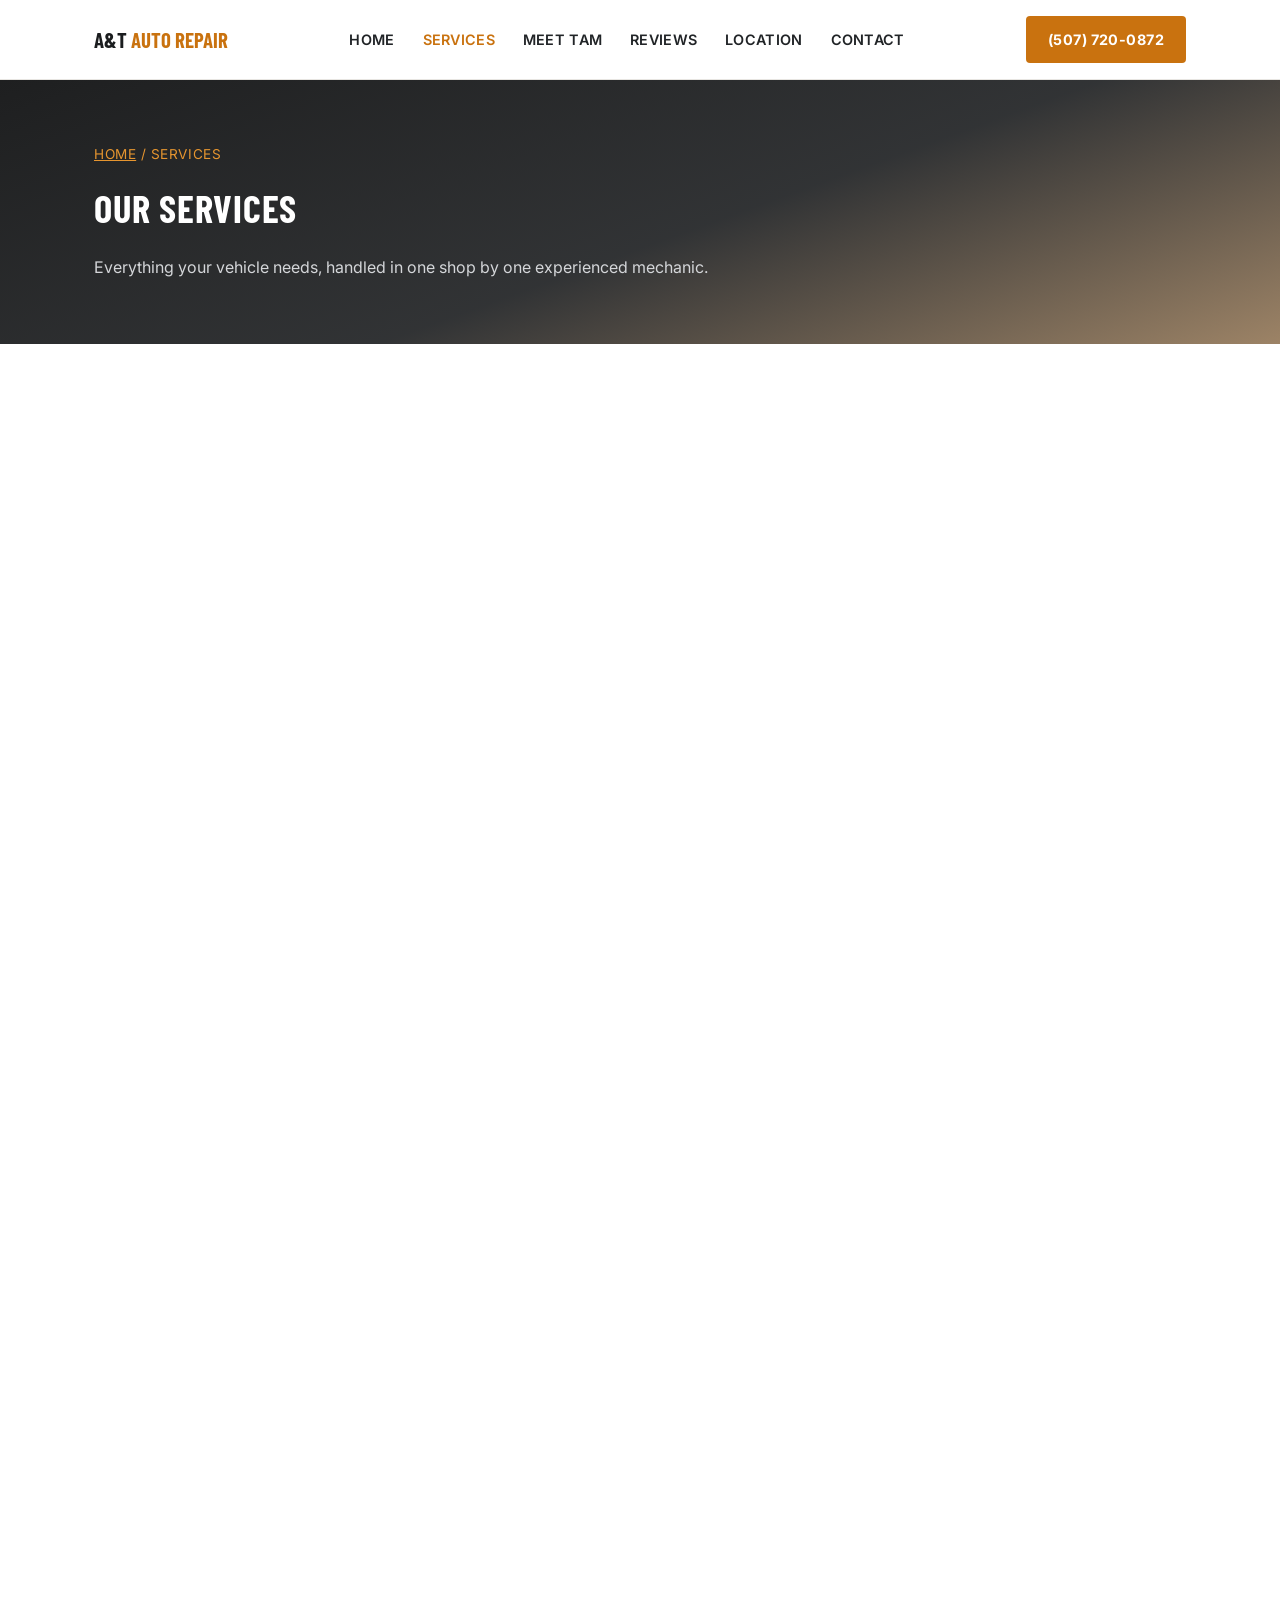
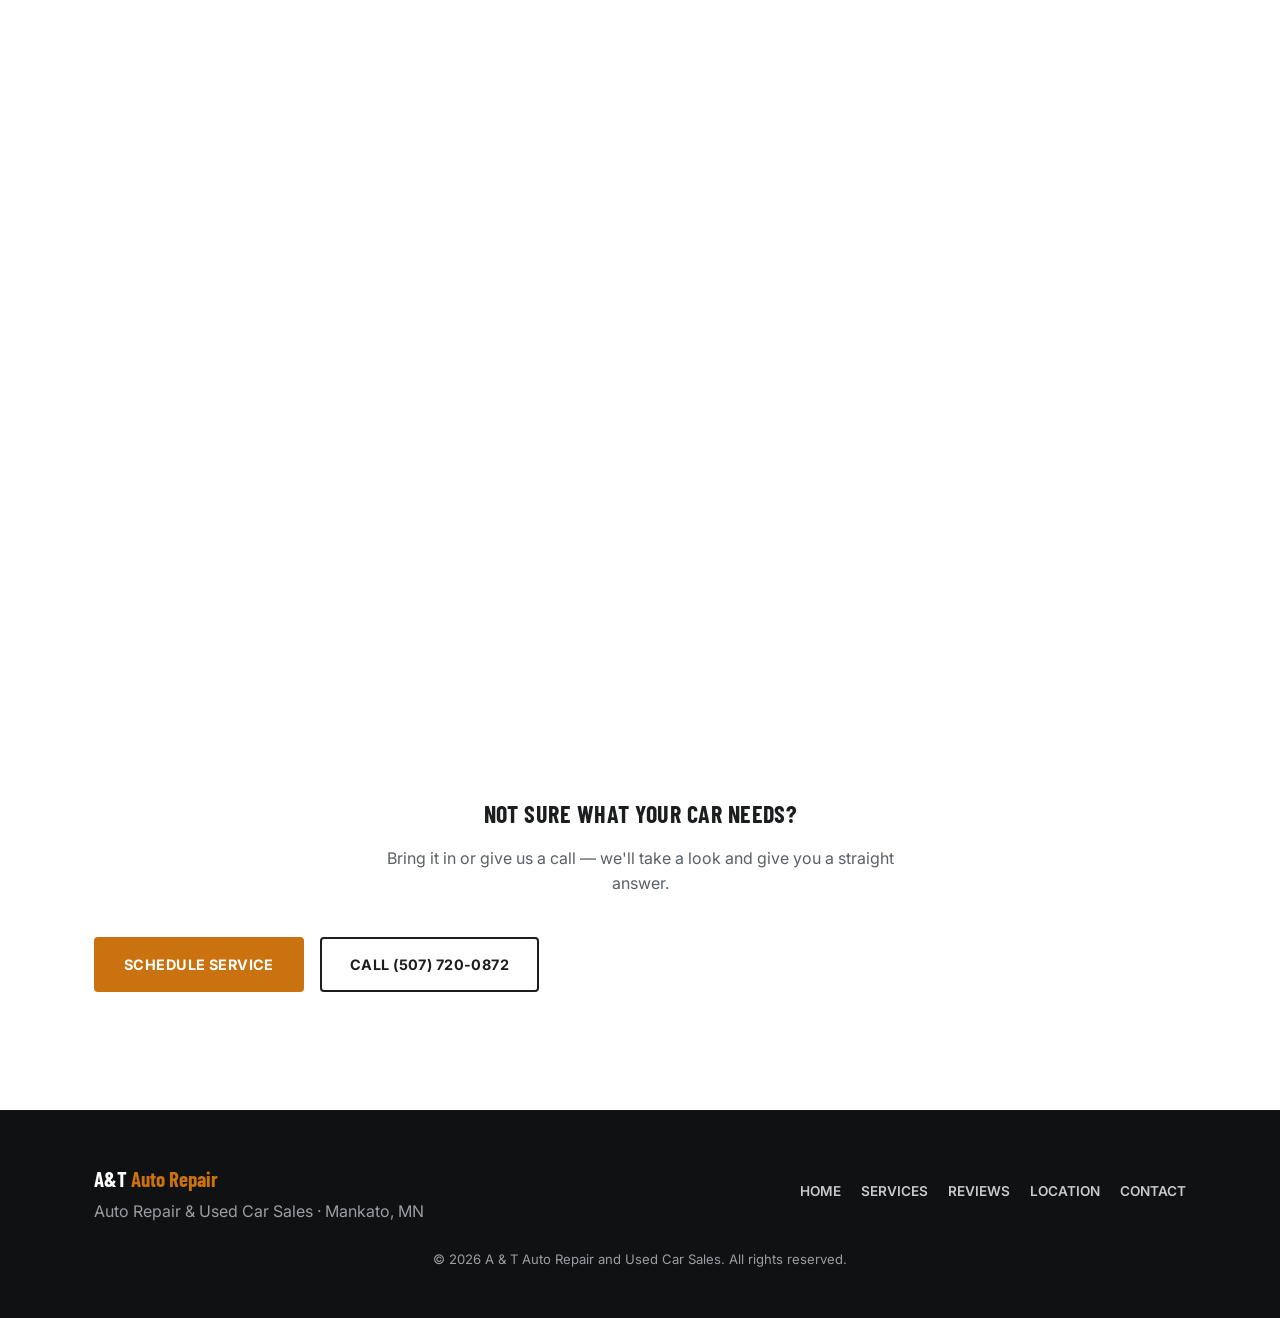
==== services.html @ a2c0e628 "Add location section and dedicated Services/Reviews pages Add a homepage location section with an em" ====
<!DOCTYPE html>
<html lang="en">
<head>
<meta charset="UTF-8">
<meta name="viewport" content="width=device-width, initial-scale=1.0">
<title>Services | A &amp; T Auto Repair &amp; Used Car Sales</title>
<meta name="description" content="Full auto repair service list from A & T Auto Repair in Mankato, MN — brakes, diagnostics, oil changes, A/C, engine repair, general maintenance, and used vehicle sales.">
<link rel="preconnect" href="https://fonts.googleapis.com">
<link href="https://fonts.googleapis.com/css2?family=Barlow+Condensed:wght@500;600;700;800&family=Inter:wght@400;500;600;700&display=swap" rel="stylesheet">
<link rel="stylesheet" href="style.css">
</head>
<body>

<div class="scroll-progress" id="scroll-progress"></div>

<header class="site-header">
  <div class="container header-inner">
    <a href="index.html" class="logo">A&amp;T <span>Auto Repair</span></a>
    <nav class="main-nav" id="main-nav">
      <a href="index.html">Home</a>
      <a href="services.html" class="active">Services</a>
      <a href="index.html#about">Meet Tam</a>
      <a href="reviews.html">Reviews</a>
      <a href="index.html#location">Location</a>
      <a href="index.html#contact">Contact</a>
    </nav>
    <a href="tel:+15077200872" class="btn btn-primary header-cta">(507) 720-0872</a>
    <button class="nav-toggle" id="nav-toggle" aria-label="Toggle navigation">
      <span></span><span></span><span></span>
    </button>
  </div>
</header>

<section class="page-hero">
  <div class="container">
    <p class="breadcrumb"><a href="index.html">Home</a> / Services</p>
    <h1>Our Services</h1>
    <p class="page-hero-sub">Everything your vehicle needs, handled in one shop by one experienced mechanic.</p>
  </div>
</section>

<section class="section">
  <div class="container">

    <div class="service-category reveal">
      <h2>Maintenance &amp; Diagnostics</h2>
      <p class="section-sub">Routine care and honest diagnosis to keep small problems from becoming big ones.</p>
      <div class="services-grid">
        <div class="service-card">
          <div class="service-icon">
            <svg viewBox="0 0 48 48" fill="none" xmlns="http://www.w3.org/2000/svg"><path d="M18 6H26L25 12H19L18 6Z" stroke="currentColor" stroke-width="3" stroke-linejoin="round"/><path d="M22 12V18" stroke="currentColor" stroke-width="3"/><path d="M10 18H34C34 30 30 40 22 40C14 40 10 30 10 18Z" stroke="currentColor" stroke-width="3" stroke-linejoin="round"/></svg>
          </div>
          <h3>Oil Change</h3>
          <p>Quick, affordable oil changes — usually in and out in about 15 minutes, no appointment needed.</p>
        </div>
        <div class="service-card">
          <div class="service-icon">
            <svg viewBox="0 0 48 48" fill="none" xmlns="http://www.w3.org/2000/svg"><rect x="8" y="14" width="26" height="20" rx="2" stroke="currentColor" stroke-width="3"/><path d="M34 20H40L42 24V30H34" stroke="currentColor" stroke-width="3" stroke-linejoin="round"/><path d="M14 34V37M28 34V37" stroke="currentColor" stroke-width="3" stroke-linecap="round"/><path d="M14 22L18 26L24 19" stroke="currentColor" stroke-width="3" stroke-linecap="round" stroke-linejoin="round"/></svg>
          </div>
          <h3>Auto Engine Diagnostic</h3>
          <p>Check-engine light on, or something just sounds off? We'll pinpoint the actual issue before recommending any repair.</p>
        </div>
        <div class="service-card">
          <div class="service-icon">
            <svg viewBox="0 0 48 48" fill="none" xmlns="http://www.w3.org/2000/svg"><path d="M8 26L11 15H37L40 26" stroke="currentColor" stroke-width="3" stroke-linejoin="round"/><rect x="8" y="26" width="32" height="10" rx="2" stroke="currentColor" stroke-width="3"/><circle cx="15" cy="36" r="3" stroke="currentColor" stroke-width="3"/><circle cx="33" cy="36" r="3" stroke="currentColor" stroke-width="3"/></svg>
          </div>
          <h3>General Repairs &amp; Maintenance</h3>
          <p>Belts, alternators, water pumps, suspension work, and everyday maintenance — all handled in-house.</p>
        </div>
      </div>
    </div>

    <div class="service-category reveal">
      <h2>Brakes &amp; Safety</h2>
      <p class="section-sub">Keep your vehicle stopping safely, at a price that won't stop you in your tracks.</p>
      <div class="services-grid">
        <div class="service-card">
          <div class="service-icon">
            <svg viewBox="0 0 48 48" fill="none" xmlns="http://www.w3.org/2000/svg"><circle cx="24" cy="24" r="16" stroke="currentColor" stroke-width="3"/><circle cx="24" cy="24" r="5" stroke="currentColor" stroke-width="3"/><path d="M24 8V13M24 35V40M8 24H13M35 24H40M13 13L16.5 16.5M31.5 31.5L35 35M35 13L31.5 16.5M16.5 31.5L13 35" stroke="currentColor" stroke-width="3" stroke-linecap="round"/></svg>
          </div>
          <h3>Brakes</h3>
          <p>Pads, rotors, and brake line service and replacement — routinely quoted below other shops in town.</p>
        </div>
      </div>
    </div>

    <div class="service-category reveal">
      <h2>Comfort Systems</h2>
      <p class="section-sub">Stay comfortable in every Minnesota season.</p>
      <div class="services-grid">
        <div class="service-card">
          <div class="service-icon">
            <svg viewBox="0 0 48 48" fill="none" xmlns="http://www.w3.org/2000/svg"><path d="M24 6C24 6 14 16 14 25C14 30.5 18.5 35 24 35C29.5 35 34 30.5 34 25C34 16 24 6 24 6Z" stroke="currentColor" stroke-width="3" stroke-linejoin="round"/><path d="M18 40H30M24 35V40" stroke="currentColor" stroke-width="3" stroke-linecap="round"/></svg>
          </div>
          <h3>A/C Installation &amp; Repair</h3>
          <p>Diagnosis, repair, and recharge to keep your A/C reliable through the summer heat.</p>
        </div>
      </div>
    </div>

    <div class="service-category reveal">
      <h2>Engine Services</h2>
      <p class="section-sub">From routine parts to bigger jobs, done right the first time.</p>
      <div class="services-grid">
        <div class="service-card">
          <div class="service-icon">
            <svg viewBox="0 0 48 48" fill="none" xmlns="http://www.w3.org/2000/svg"><path d="M10 30L14 18H28L34 24H38V30H34" stroke="currentColor" stroke-width="3" stroke-linejoin="round"/><path d="M10 30H14" stroke="currentColor" stroke-width="3"/><circle cx="18" cy="32" r="4" stroke="currentColor" stroke-width="3"/><circle cx="32" cy="32" r="4" stroke="currentColor" stroke-width="3"/></svg>
          </div>
          <h3>Engine Repair</h3>
          <p>Timing belts, water pumps, fuel pumps, and full engine work from an experienced, honest mechanic.</p>
        </div>
      </div>
    </div>

  </div>
</section>

<section class="section section-alt reveal">
  <div class="container used-cars-inner">
    <p class="eyebrow center">Also On the Lot</p>
    <h2 class="center">Used Vehicle &amp; Tire Sales</h2>
    <p class="section-sub center">Beyond repair work, A&amp;T also sells quality used cars, trucks, SUVs, and vans — plus used tires and rims — all backed by the same shop that services them.</p>
    <div class="center">
      <a href="index.html#contact" class="btn btn-outline">Ask About Current Inventory</a>
    </div>
  </div>
</section>

<section class="section cta-section">
  <div class="container center">
    <h2>Not Sure What Your Car Needs?</h2>
    <p class="section-sub center">Bring it in or give us a call — we'll take a look and give you a straight answer.</p>
    <div class="hero-actions center">
      <a href="index.html#contact" class="btn btn-primary">Schedule Service</a>
      <a href="tel:+15077200872" class="btn btn-outline">Call (507) 720-0872</a>
    </div>
  </div>
</section>

<footer class="site-footer">
  <div class="container footer-inner">
    <div>
      <p class="logo">A&amp;T <span>Auto Repair</span></p>
      <p>Auto Repair &amp; Used Car Sales &middot; Mankato, MN</p>
    </div>
    <div class="footer-links">
      <a href="index.html">Home</a>
      <a href="services.html">Services</a>
      <a href="reviews.html">Reviews</a>
      <a href="index.html#location">Location</a>
      <a href="index.html#contact">Contact</a>
    </div>
    <p class="footer-copy">&copy; <span id="year"></span> A &amp; T Auto Repair and Used Car Sales. All rights reserved.</p>
  </div>
</footer>

<script src="script.js"></script>
</body>
</html>
---- style.css ----
:root {
  --charcoal: #1b1d1f;
  --charcoal-dark: #101112;
  --amber: #c9720f;
  --amber-light: #e6952f;
  --gray-bg: #f3f2ef;
  --text: #212427;
  --text-light: #5a6067;
  --white: #ffffff;
  --radius: 10px;
  --shadow: 0 10px 30px rgba(16, 17, 18, 0.09);
}

* { box-sizing: border-box; }

html { scroll-behavior: smooth; }

body {
  margin: 0;
  font-family: 'Inter', system-ui, sans-serif;
  color: var(--text);
  line-height: 1.6;
  background: var(--white);
  overflow-x: hidden;
  animation: page-fade-in 0.35s ease;
}

@keyframes page-fade-in {
  from { opacity: 0; }
  to { opacity: 1; }
}

h1, h2, h3 {
  font-family: 'Barlow Condensed', sans-serif;
  text-transform: uppercase;
  letter-spacing: 0.02em;
  margin: 0 0 0.5em;
  color: var(--charcoal);
}

p { margin: 0 0 1em; color: var(--text-light); }

a { text-decoration: none; color: inherit; }

.container {
  max-width: 1140px;
  margin: 0 auto;
  padding: 0 24px;
}

.center { text-align: center; }

.eyebrow {
  color: var(--amber);
  font-weight: 700;
  letter-spacing: 0.12em;
  text-transform: uppercase;
  font-size: 0.82rem;
  margin-bottom: 0.6em;
}
.eyebrow.center { text-align: center; }

.section { padding: 90px 0; }
.section-alt { background: var(--gray-bg); }
.section-sub { max-width: 560px; margin: 0 auto 2.5em; }

/* Scroll progress bar */
.scroll-progress {
  position: fixed;
  top: 0;
  left: 0;
  height: 3px;
  width: 0%;
  background: var(--amber);
  z-index: 200;
  transition: width 0.1s linear;
}

/* Scroll reveal */
.reveal {
  opacity: 0;
  transform: translateY(28px);
  transition: opacity 0.7s ease, transform 0.7s ease;
}
.reveal.is-visible {
  opacity: 1;
  transform: translateY(0);
}

/* Buttons */
.btn {
  display: inline-block;
  padding: 14px 28px;
  border-radius: 4px;
  font-weight: 700;
  font-size: 0.9rem;
  letter-spacing: 0.03em;
  text-transform: uppercase;
  transition: all 0.2s ease;
  cursor: pointer;
  border: 2px solid transparent;
}
.btn-primary {
  background: var(--amber);
  color: var(--white);
}
.btn-primary:hover { background: var(--amber-light); transform: translateY(-2px); }
.btn-outline {
  border-color: var(--charcoal);
  color: var(--charcoal);
  background: transparent;
}
.btn-outline:hover { background: var(--charcoal); color: var(--white); }
.btn-block { display: block; width: 100%; text-align: center; border: none; }

/* Header */
.site-header {
  position: sticky;
  top: 0;
  z-index: 100;
  background: rgba(255, 255, 255, 0.94);
  backdrop-filter: blur(8px);
  border-bottom: 1px solid #e7e5e1;
}
.header-inner {
  display: flex;
  align-items: center;
  justify-content: space-between;
  gap: 24px;
  padding: 16px 24px;
}
.logo {
  font-family: 'Barlow Condensed', sans-serif;
  text-transform: uppercase;
  font-weight: 700;
  font-size: 1.3rem;
  color: var(--charcoal);
  white-space: nowrap;
}
.logo span { color: var(--amber); }

.main-nav {
  display: flex;
  gap: 28px;
  flex: 1;
  justify-content: center;
}
.main-nav a {
  font-weight: 600;
  color: var(--text);
  font-size: 0.9rem;
  text-transform: uppercase;
  letter-spacing: 0.02em;
}
.main-nav a:hover { color: var(--amber); }
.main-nav a.active { color: var(--amber); }

.header-cta { white-space: nowrap; padding: 10px 20px; }

.nav-toggle {
  display: none;
  flex-direction: column;
  gap: 5px;
  background: none;
  border: none;
  cursor: pointer;
  padding: 8px;
}
.nav-toggle span {
  width: 24px;
  height: 2px;
  background: var(--charcoal);
  display: block;
}

/* Hero */
.hero {
  position: relative;
  padding: 130px 0 100px;
  color: var(--white);
  overflow: hidden;
  background: var(--charcoal);
}
.hero-bg {
  position: absolute;
  inset: -10% 0 0 0;
  background:
    linear-gradient(160deg, rgba(16,17,18,0.94) 0%, rgba(27,29,31,0.9) 55%, rgba(201,114,15,0.5) 130%),
    repeating-linear-gradient(135deg, rgba(255,255,255,0.035) 0px, rgba(255,255,255,0.035) 2px, transparent 2px, transparent 22px);
  will-change: transform;
}
.hero-inner { position: relative; z-index: 1; max-width: 720px; }
.hero-text h1 {
  color: var(--white);
  font-size: 3rem;
  font-weight: 700;
  line-height: 1.1;
}
.hero-text .eyebrow { color: var(--amber-light); }
.hero-sub { color: #d4d6d9; font-size: 1.08rem; max-width: 560px; }
.hero-actions { display: flex; gap: 16px; margin: 28px 0; flex-wrap: wrap; }
.hero .btn-outline { border-color: rgba(255,255,255,0.55); color: var(--white); }
.hero .btn-outline:hover { background: var(--white); color: var(--charcoal); border-color: var(--white); }
.hero-rating { display: flex; align-items: center; gap: 8px; color: #dfe1e4; }
.hero-rating strong { color: var(--white); }
.stars { color: var(--amber-light); letter-spacing: 2px; }
.stars.big { font-size: 2rem; }
.stars.small { font-size: 0.9rem; }

.scroll-cue {
  position: absolute;
  bottom: 28px;
  left: 50%;
  transform: translateX(-50%);
  z-index: 1;
}
.scroll-cue span {
  display: block;
  width: 22px;
  height: 36px;
  border: 2px solid rgba(255,255,255,0.5);
  border-radius: 20px;
  position: relative;
}
.scroll-cue span::before {
  content: '';
  position: absolute;
  top: 6px;
  left: 50%;
  transform: translateX(-50%);
  width: 4px;
  height: 8px;
  background: var(--amber-light);
  border-radius: 2px;
  animation: scrollCue 1.6s ease infinite;
}
@keyframes scrollCue {
  0% { opacity: 1; top: 6px; }
  70% { opacity: 0; top: 18px; }
  100% { opacity: 0; top: 18px; }
}

/* Strip */
.strip { background: var(--amber); padding: 16px 0; }
.strip-inner p { margin: 0; color: var(--white); font-weight: 600; text-align: center; font-size: 0.95rem; text-transform: uppercase; letter-spacing: 0.02em; }

/* Services */
.services-grid {
  display: grid;
  grid-template-columns: repeat(auto-fit, minmax(220px, 1fr));
  gap: 24px;
}
.service-card {
  background: var(--white);
  border: 1px solid #eae8e4;
  border-radius: var(--radius);
  padding: 28px 24px;
  box-shadow: var(--shadow);
  transition: transform 0.25s ease;
}
.service-card:hover { transform: translateY(-6px); }
.service-icon {
  width: 48px;
  height: 48px;
  color: var(--amber);
  margin-bottom: 16px;
}
.service-icon svg { width: 100%; height: 100%; }
.service-card h3 { font-size: 1.05rem; margin-bottom: 8px; }
.service-card p { margin: 0; font-size: 0.92rem; }

/* About / Meet Tam */
.about-inner { max-width: 760px; margin: 0 auto; text-align: center; }

/* Why */
.why-inner { max-width: 1000px; margin: 0 auto; }
.why-grid {
  display: grid;
  grid-template-columns: repeat(auto-fit, minmax(220px, 1fr));
  gap: 28px;
  margin-top: 32px;
}
.why-item h3 { font-size: 1rem; color: var(--charcoal); }
.why-item::before {
  content: '';
  display: block;
  width: 40px;
  height: 4px;
  background: var(--amber);
  border-radius: 2px;
  margin-bottom: 14px;
}

/* Used cars */
.used-cars-inner { max-width: 700px; margin: 0 auto; }

/* Page hero (sub-pages) */
.page-hero {
  background: linear-gradient(160deg, rgba(16,17,18,0.94) 0%, rgba(27,29,31,0.9) 55%, rgba(201,114,15,0.5) 130%);
  padding: 64px 0;
  color: var(--white);
}
.page-hero h1 { color: var(--white); font-size: 2.4rem; margin-bottom: 0.4em; }
.page-hero-sub { color: #d4d6d9; max-width: 620px; margin: 0; text-transform: none; }
.breadcrumb { color: var(--amber-light); font-size: 0.85rem; margin-bottom: 12px; text-transform: uppercase; letter-spacing: 0.04em; }
.breadcrumb a { color: var(--amber-light); text-decoration: underline; }

/* Service categories (services page) */
.service-category { margin-bottom: 56px; }
.service-category:last-child { margin-bottom: 0; }
.service-category h2 { font-size: 1.6rem; }
.service-category > .section-sub { margin: 0 0 24px; max-width: none; text-transform: none; }

/* Location / map */
.location-inner {
  display: grid;
  grid-template-columns: 1fr 1fr;
  gap: 48px;
  align-items: stretch;
}
.location-text .contact-list { margin: 20px 0 28px; }
.map-frame {
  min-height: 320px;
  border-radius: var(--radius);
  overflow: hidden;
  box-shadow: var(--shadow);
}

/* Recent work / results spotlights */
.spotlight-grid {
  display: grid;
  grid-template-columns: repeat(auto-fit, minmax(280px, 1fr));
  gap: 24px;
}
.spotlight-card {
  background: var(--white);
  border: 1px solid #eae8e4;
  border-radius: var(--radius);
  padding: 28px;
  box-shadow: var(--shadow);
}
.spotlight-tag {
  color: var(--amber);
  font-weight: 700;
  letter-spacing: 0.08em;
  text-transform: uppercase;
  font-size: 0.72rem;
  margin-bottom: 0.6em;
}
.spotlight-card h3 { font-size: 1.1rem; margin-bottom: 10px; }
.spotlight-card p { font-size: 0.92rem; }
.spotlight-quote { color: var(--text); font-style: italic; margin: 0; font-size: 0.88rem; }

/* Reviews */
.rating-block { max-width: 420px; margin: 0 auto 40px; text-align: center; }
.rating-number { font-size: 2.4rem; font-weight: 800; color: var(--charcoal); margin: 8px 0 0; font-family: 'Barlow Condensed', sans-serif; }
.rating-number span { font-size: 1.1rem; font-weight: 500; color: var(--text-light); text-transform: none; }
.rating-count { margin-bottom: 0; }

.testimonial-grid {
  display: grid;
  grid-template-columns: repeat(auto-fit, minmax(260px, 1fr));
  gap: 24px;
}
.testimonial-card {
  background: var(--gray-bg);
  border-radius: var(--radius);
  padding: 28px;
}
.testimonial-card p { color: var(--text); font-style: italic; margin-bottom: 12px; }
.testimonial-source { color: var(--text-light); font-style: normal; font-size: 0.85rem; font-weight: 600; text-transform: uppercase; letter-spacing: 0.04em; margin: 0; }

/* Contact */
.contact-inner {
  display: grid;
  grid-template-columns: 1fr 1fr;
  gap: 48px;
  align-items: start;
}
.contact-list { list-style: none; padding: 0; margin: 24px 0 0; }
.contact-list li { padding: 10px 0; border-bottom: 1px solid #eae8e4; }
.contact-list a { color: var(--charcoal); font-weight: 700; }
.contact-list a:hover { color: var(--amber); }

.contact-form {
  background: var(--gray-bg);
  border-radius: var(--radius);
  padding: 32px;
}
.contact-form label {
  display: block;
  font-weight: 600;
  font-size: 0.85rem;
  text-transform: uppercase;
  letter-spacing: 0.02em;
  margin-bottom: 14px;
  color: var(--text);
}
.contact-form input,
.contact-form textarea {
  width: 100%;
  margin-top: 6px;
  padding: 12px 14px;
  border-radius: 4px;
  border: 1px solid #d7d5d0;
  font-family: inherit;
  font-size: 0.95rem;
  resize: vertical;
  text-transform: none;
}
.contact-form input:focus,
.contact-form textarea:focus {
  outline: none;
  border-color: var(--amber);
}
.form-note { margin-top: 14px; font-weight: 600; color: var(--charcoal); min-height: 1.2em; }

/* Footer */
.site-footer { background: var(--charcoal-dark); color: #c7c9cc; padding: 48px 0; }
.footer-inner {
  display: flex;
  flex-wrap: wrap;
  justify-content: space-between;
  align-items: center;
  gap: 20px;
}
.footer-inner .logo { color: var(--white); }
.footer-inner p { color: #9a9ea3; margin: 4px 0 0; text-transform: none; }
.footer-links { display: flex; gap: 20px; }
.footer-links a { text-transform: uppercase; font-size: 0.85rem; font-weight: 600; }
.footer-links a:hover { color: var(--amber-light); }
.footer-copy { width: 100%; text-align: center; font-size: 0.82rem; margin-top: 16px; color: #6d7075; }

/* Responsive */
@media (max-width: 900px) {
  .hero-inner { grid-template-columns: 1fr; }
  .contact-inner { grid-template-columns: 1fr; }
  .location-inner { grid-template-columns: 1fr; }
  .map-frame { min-height: 260px; }
  .main-nav {
    position: absolute;
    top: 100%;
    left: 0;
    right: 0;
    background: var(--white);
    flex-direction: column;
    padding: 16px 24px;
    display: none;
    box-shadow: var(--shadow);
  }
  .main-nav.open { display: flex; }
  .header-cta { display: none; }
  .nav-toggle { display: flex; }
}

@media (max-width: 560px) {
  .hero-text h1 { font-size: 2.1rem; }
  .hero { padding: 100px 0 80px; }
  .section { padding: 60px 0; }
}

@media (prefers-reduced-motion: reduce) {
  .reveal { opacity: 1; transform: none; transition: none; }
  .hero-bg { transform: none !important; }
  .scroll-cue span::before { animation: none; }
}
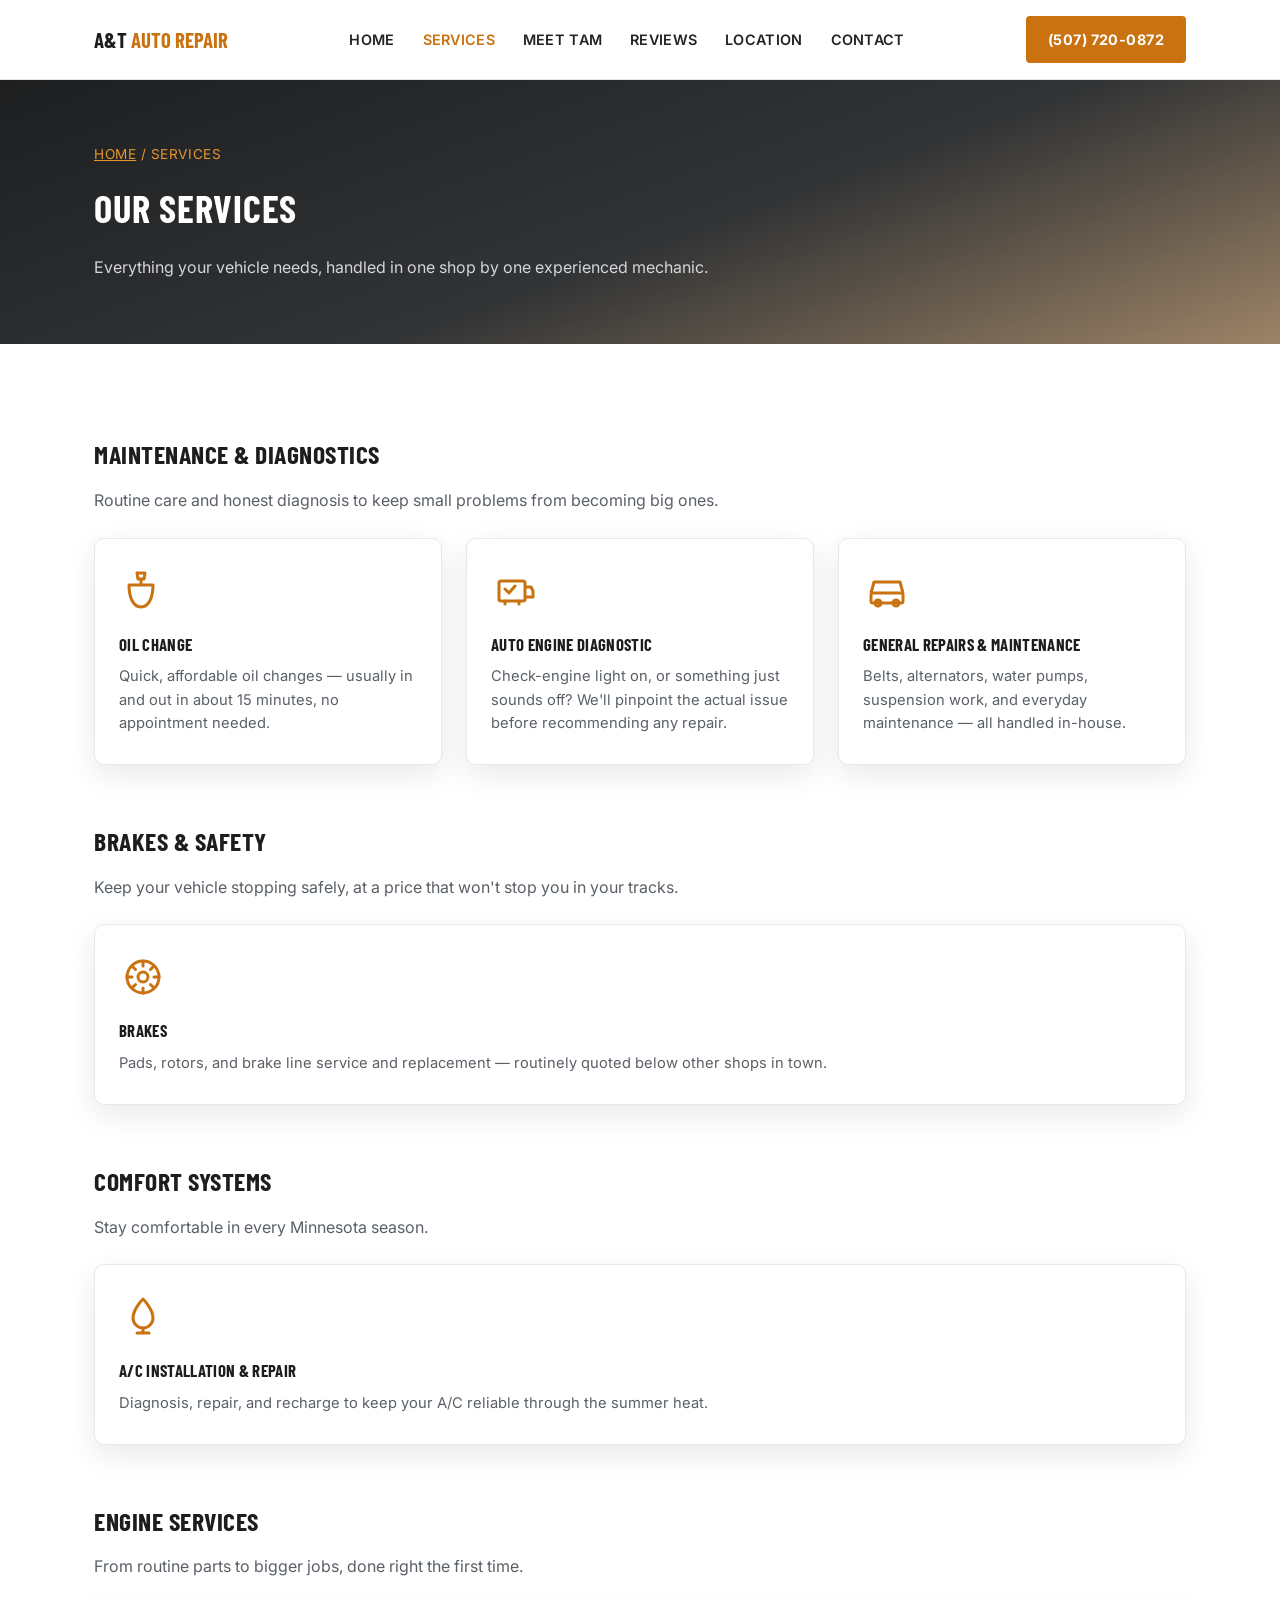
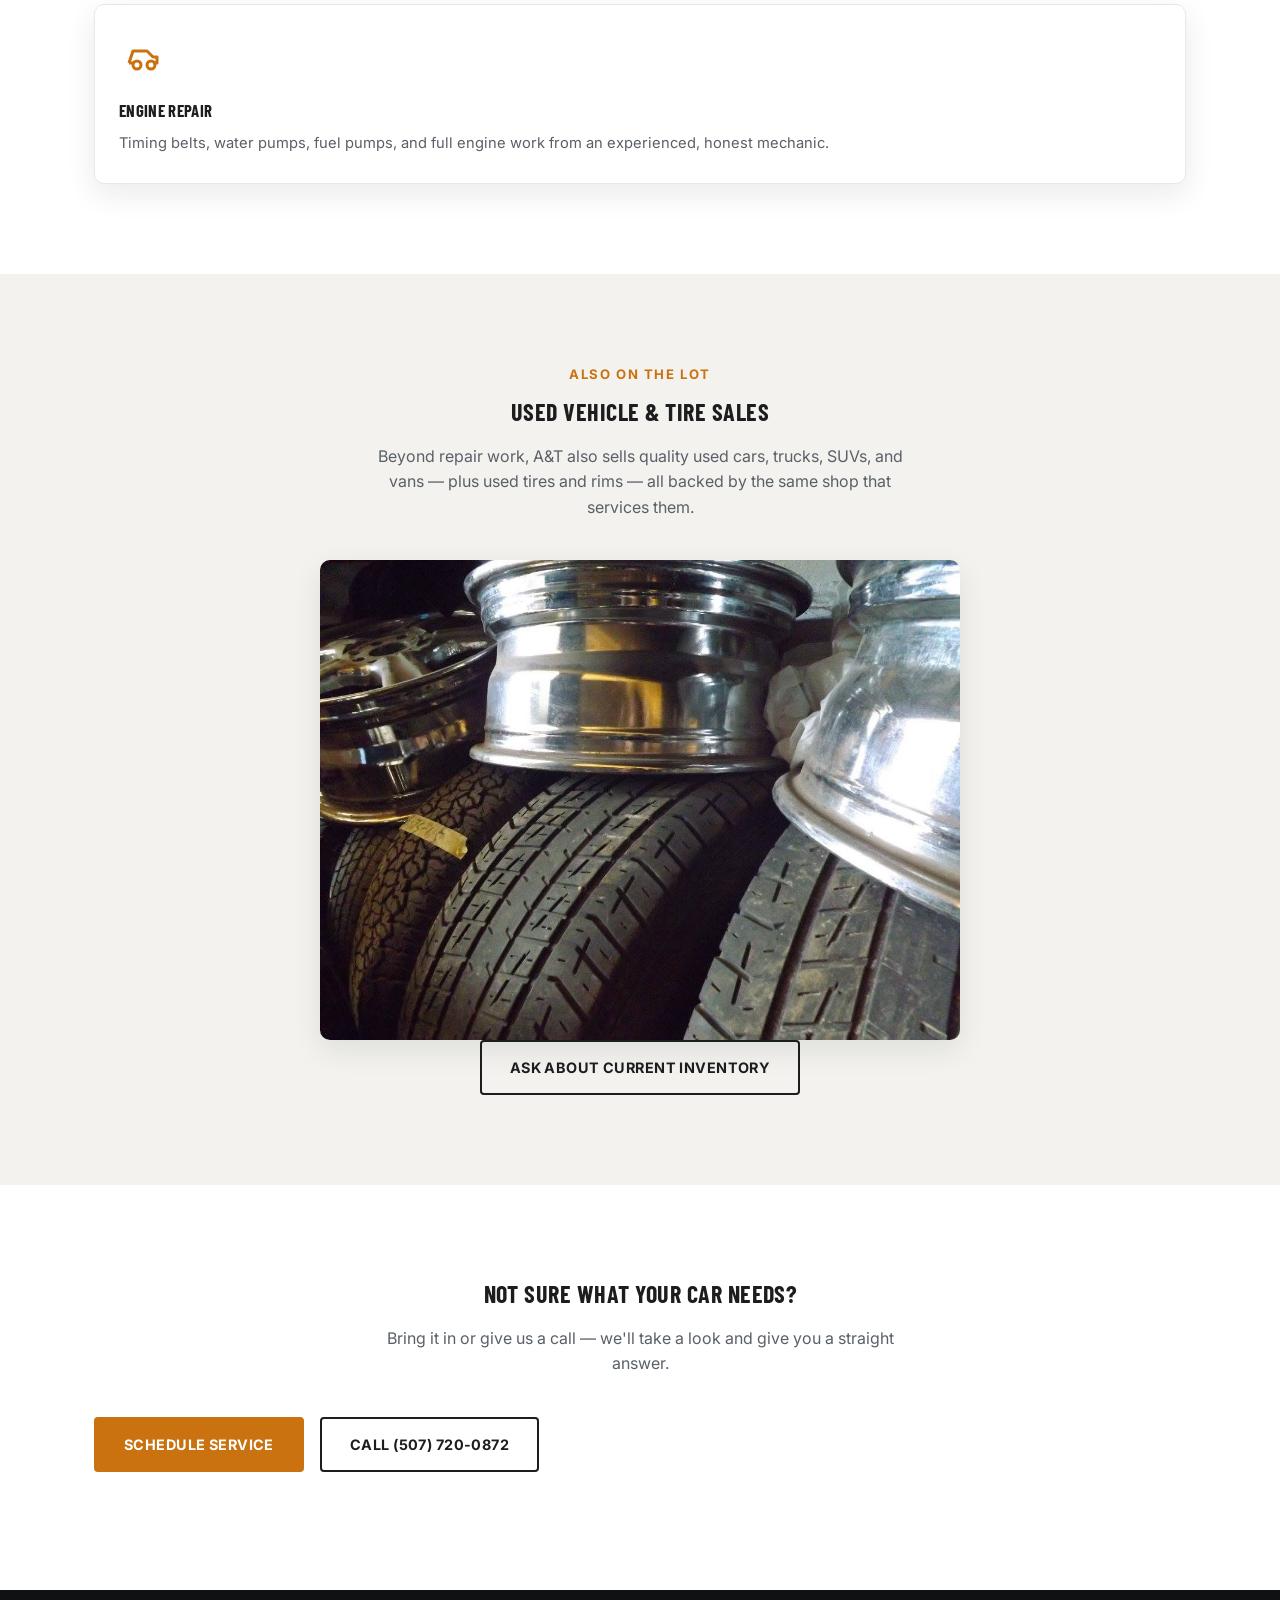
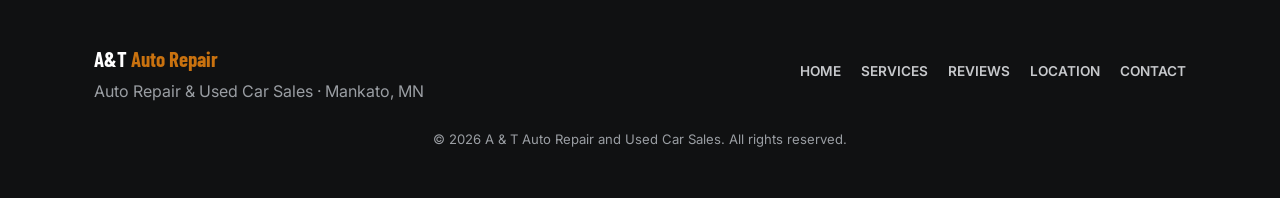
==== commit 6016b614: "Add real shop photos and fix reveal animations on subpages Use actual photos from the shop's Faceboo" ====
--- a/services.html
+++ b/services.html
@@ -120,6 +120,9 @@
     <p class="eyebrow center">Also On the Lot</p>
     <h2 class="center">Used Vehicle &amp; Tire Sales</h2>
     <p class="section-sub center">Beyond repair work, A&amp;T also sells quality used cars, trucks, SUVs, and vans — plus used tires and rims — all backed by the same shop that services them.</p>
+    <div class="used-cars-photo">
+      <img src="images/tires-rims.jpg" alt="Used tires and rims in stock at A & T Auto Repair" loading="lazy">
+    </div>
     <div class="center">
       <a href="index.html#contact" class="btn btn-outline">Ask About Current Inventory</a>
     </div>
--- a/style.css
+++ b/style.css
@@ -185,8 +185,10 @@
   position: absolute;
   inset: -10% 0 0 0;
   background:
-    linear-gradient(160deg, rgba(16,17,18,0.94) 0%, rgba(27,29,31,0.9) 55%, rgba(201,114,15,0.5) 130%),
-    repeating-linear-gradient(135deg, rgba(255,255,255,0.035) 0px, rgba(255,255,255,0.035) 2px, transparent 2px, transparent 22px);
+    linear-gradient(160deg, rgba(16,17,18,0.93) 0%, rgba(27,29,31,0.88) 45%, rgba(201,114,15,0.55) 130%),
+    url("images/shop-exterior.jpg");
+  background-size: cover;
+  background-position: center 65%;
   will-change: transform;
 }
 .hero-inner { position: relative; z-index: 1; max-width: 720px; }
@@ -270,7 +272,20 @@
 .service-card p { margin: 0; font-size: 0.92rem; }
 
 /* About / Meet Tam */
-.about-inner { max-width: 760px; margin: 0 auto; text-align: center; }
+.about-inner {
+  max-width: 1000px;
+  margin: 0 auto;
+  display: grid;
+  grid-template-columns: 1.1fr 0.9fr;
+  gap: 48px;
+  align-items: center;
+}
+.about-photo {
+  border-radius: var(--radius);
+  overflow: hidden;
+  box-shadow: var(--shadow);
+}
+.about-photo img { width: 100%; height: 100%; object-fit: cover; display: block; }
 
 /* Why */
 .why-inner { max-width: 1000px; margin: 0 auto; }
@@ -293,6 +308,14 @@
 
 /* Used cars */
 .used-cars-inner { max-width: 700px; margin: 0 auto; }
+.used-cars-photo {
+  max-width: 640px;
+  margin: 32px auto 0;
+  border-radius: var(--radius);
+  overflow: hidden;
+  box-shadow: var(--shadow);
+}
+.used-cars-photo img { width: 100%; display: block; }
 
 /* Page hero (sub-pages) */
 .page-hero {
@@ -437,6 +460,7 @@
   .contact-inner { grid-template-columns: 1fr; }
   .location-inner { grid-template-columns: 1fr; }
   .map-frame { min-height: 260px; }
+  .about-inner { grid-template-columns: 1fr; }
   .main-nav {
     position: absolute;
     top: 100%;
